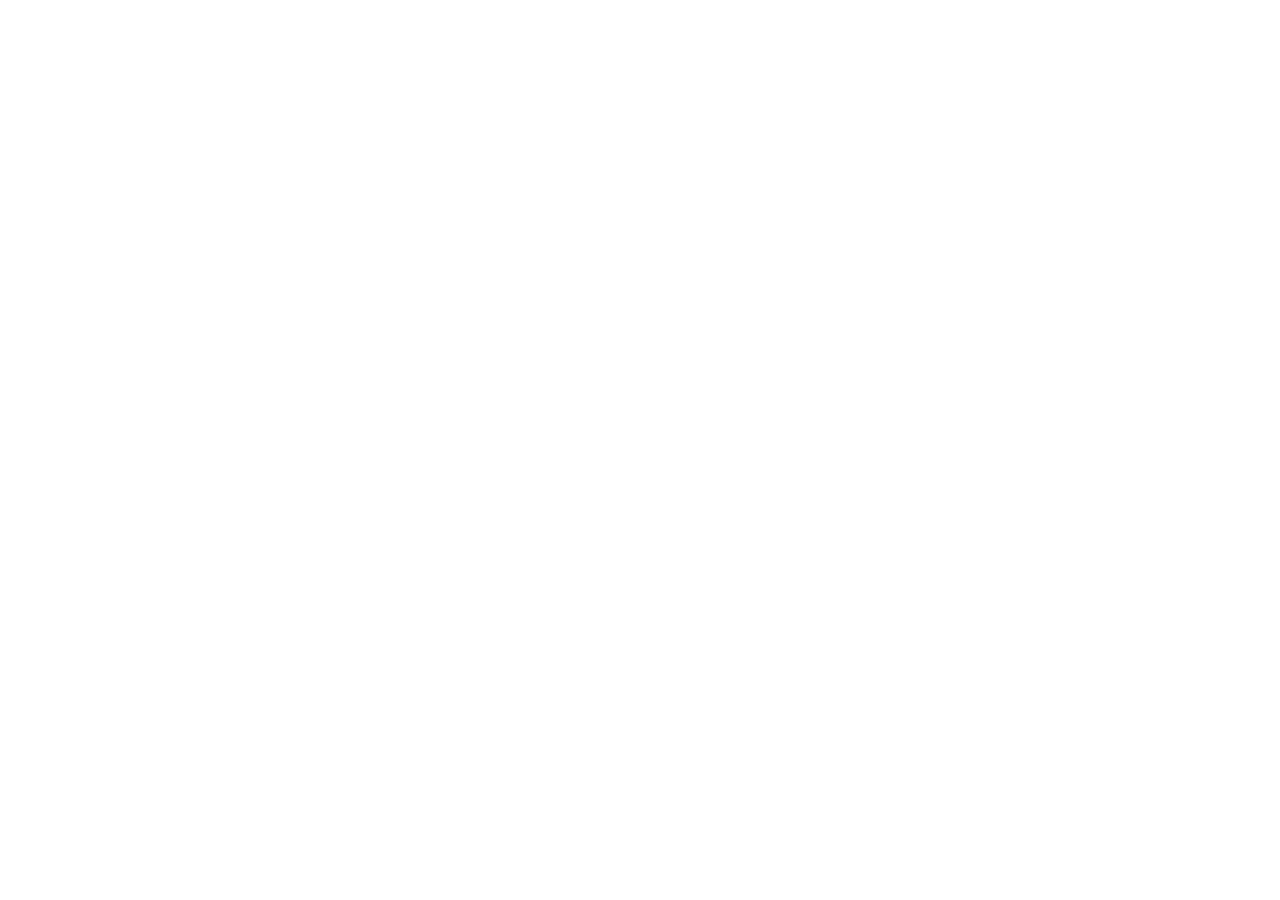
==== FamilyManager/index.html @ bc89bb23 "FM/editor edit" ====
<!DOCTYPE html><html lang="fr"><head><meta charset="utf-8"><meta name="viewport" content="width=device-width, initial-scale=1"><title>Sillage — Invitation de mariage digitale en Algérie | دعوات زفاف إلكترونية</title><meta name="description" content=""><meta name="keywords" content=""><meta name="author" content="Sillage"><meta name="robots" content="index, follow, max-image-preview:large"><link rel="canonical" href="https://mirakski.github.io/Sillage/"><meta name="theme-color" content="#1c2b2a"><link rel="icon" href="favicon.ico" sizes="any"><link rel="icon" type="image/png" sizes="32x32" href="../icons/favicon-32x32.png"><link rel="icon" type="image/png" sizes="16x16" href="../icons/favicon-16x16.png"><link rel="apple-touch-icon" sizes="180x180" href="../icons/apple-touch-icon.png"><link rel="manifest" href="site.webmanifest"><meta property="og:type" content="website"><meta property="og:site_name" content="Sillage"><meta property="og:url" content="https://mirakski.github.io/Sillage/"><meta property="og:title" content=""><meta property="og:description" content=""><meta property="og:image" content="https://mirakski.github.io/Sillage/icons/og-image.jpg"><meta property="og:image:width" content="1200"><meta property="og:image:height" content="630"><meta property="og:image:alt" content="Sillage, invitations de mariage numériques en Algérie"><meta property="og:locale" content="fr_DZ"><meta property="og:locale:alternate" content="ar_DZ"><meta property="og:locale:alternate" content="en_US"><meta name="twitter:card" content="summary_large_image"><meta name="twitter:title" content="Sillage — Invitations de mariage digitales en Algérie"><meta name="twitter:description" content="7 thèmes inspirés de l’Algérie, en arabe, français et anglais. Voyez votre invitation avant de payer."><meta name="twitter:image" content="https://mirakski.github.io/Sillage/icons/og-image.jpg"><link rel="preconnect" href="https://fonts.googleapis.com"><link rel="preconnect" href="https://fonts.gstatic.com" crossorigin><link href="https://fonts.googleapis.com/css2?family=Amiri:wght@400;700&family=Cormorant+Garamond:ital,wght@0,500;0,600;1,500;1,600&family=Inter:wght@400;500;600&family=Tajawal:wght@400;500;700&display=swap" rel="stylesheet"></head><body><script src="manager.js"></script></body></html>
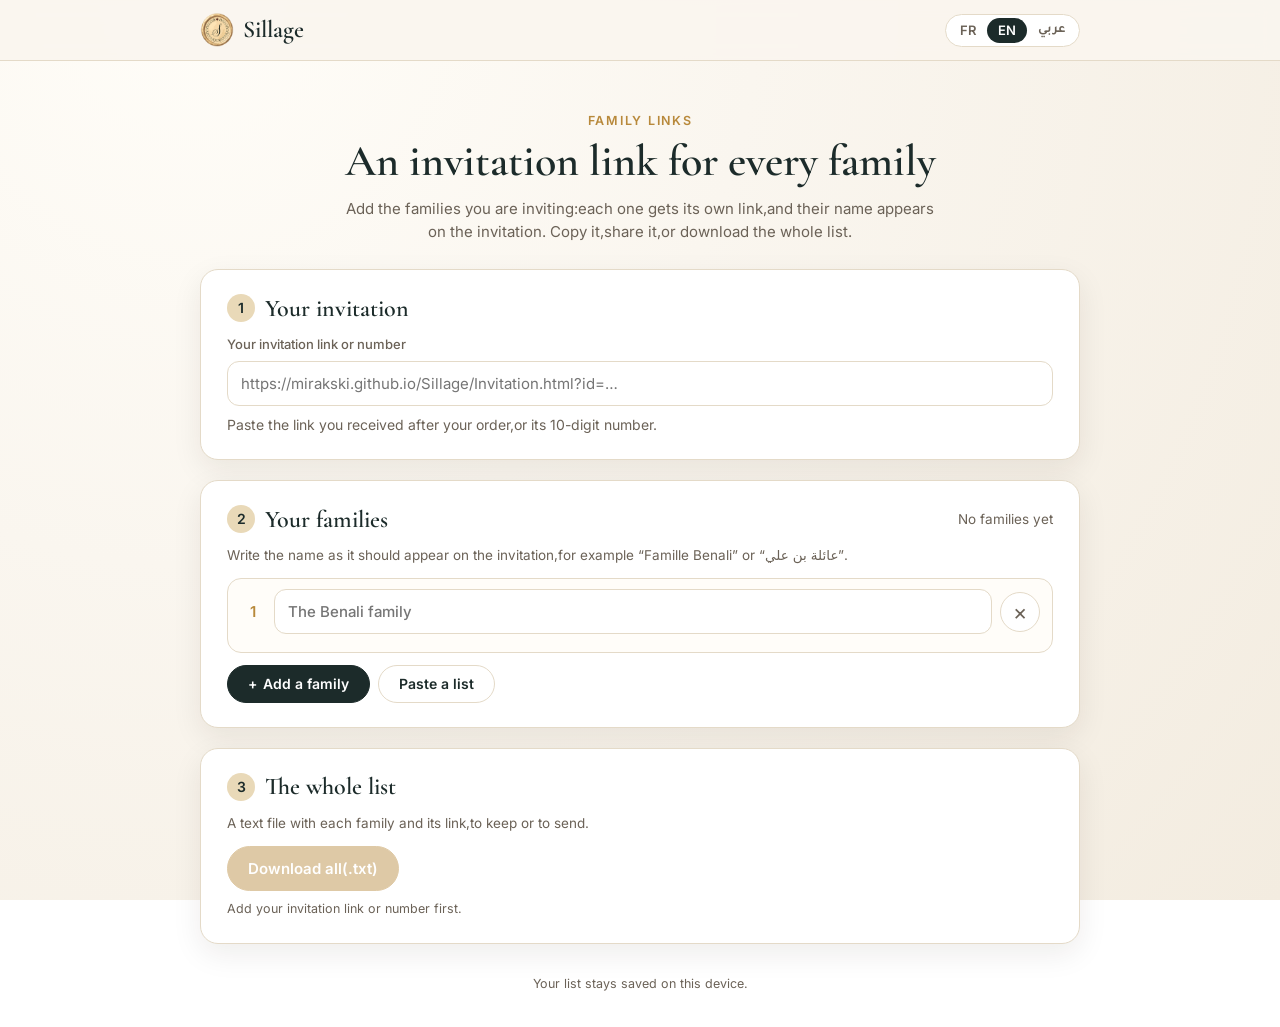
==== commit fa704f85: "V14" ====
--- a/FamilyManager/index.html
+++ b/FamilyManager/index.html
@@ -1 +1 @@
-<!DOCTYPE html><html lang="fr"><head><meta charset="utf-8"><meta name="viewport" content="width=device-width, initial-scale=1"><title>Sillage — Invitation de mariage digitale en Algérie | دعوات زفاف إلكترونية</title><meta name="description" content=""><meta name="keywords" content=""><meta name="author" content="Sillage"><meta name="robots" content="index, follow, max-image-preview:large"><link rel="canonical" href="https://mirakski.github.io/Sillage/"><meta name="theme-color" content="#1c2b2a"><link rel="icon" href="favicon.ico" sizes="any"><link rel="icon" type="image/png" sizes="32x32" href="../icons/favicon-32x32.png"><link rel="icon" type="image/png" sizes="16x16" href="../icons/favicon-16x16.png"><link rel="apple-touch-icon" sizes="180x180" href="../icons/apple-touch-icon.png"><link rel="manifest" href="site.webmanifest"><meta property="og:type" content="website"><meta property="og:site_name" content="Sillage"><meta property="og:url" content="https://mirakski.github.io/Sillage/"><meta property="og:title" content=""><meta property="og:description" content=""><meta property="og:image" content="https://mirakski.github.io/Sillage/icons/og-image.jpg"><meta property="og:image:width" content="1200"><meta property="og:image:height" content="630"><meta property="og:image:alt" content="Sillage, invitations de mariage numériques en Algérie"><meta property="og:locale" content="fr_DZ"><meta property="og:locale:alternate" content="ar_DZ"><meta property="og:locale:alternate" content="en_US"><meta name="twitter:card" content="summary_large_image"><meta name="twitter:title" content="Sillage — Invitations de mariage digitales en Algérie"><meta name="twitter:description" content="7 thèmes inspirés de l’Algérie, en arabe, français et anglais. Voyez votre invitation avant de payer."><meta name="twitter:image" content="https://mirakski.github.io/Sillage/icons/og-image.jpg"><link rel="preconnect" href="https://fonts.googleapis.com"><link rel="preconnect" href="https://fonts.gstatic.com" crossorigin><link href="https://fonts.googleapis.com/css2?family=Amiri:wght@400;700&family=Cormorant+Garamond:ital,wght@0,500;0,600;1,500;1,600&family=Inter:wght@400;500;600&family=Tajawal:wght@400;500;700&display=swap" rel="stylesheet"></head><body><script src="manager.js"></script></body></html>+<!DOCTYPE html><html lang="fr" dir="ltr"><head><meta charset="utf-8"><meta name="viewport" content="width=device-width, initial-scale=1"><title>Sillage — Liens personnalisés par famille</title><meta name="description" content="Créez un lien personnalisé de votre invitation Sillage pour chaque famille, puis copiez-le, partagez-le sur WhatsApp ou téléchargez toute la liste."><meta name="robots" content="noindex, nofollow"><meta name="author" content="Sillage"><meta name="theme-color" content="#1c2b2a"><link rel="icon" href="../favicon.ico" sizes="any"><link rel="icon" type="image/png" sizes="32x32" href="../icons/favicon-32x32.png"><link rel="icon" type="image/png" sizes="16x16" href="../icons/favicon-16x16.png"><link rel="apple-touch-icon" sizes="180x180" href="../icons/apple-touch-icon.png"><meta property="og:type" content="website"><meta property="og:site_name" content="Sillage"><meta property="og:url" content="https://mirakski.github.io/Sillage/FamilyManager/index.html"><meta property="og:title" content="Sillage — Liens personnalisés par famille"><meta property="og:description" content="Un lien d’invitation à leur nom pour chaque famille. روابط دعوة باسم كل عائلة. A personal invitation link for every family."><meta property="og:image" content="https://mirakski.github.io/Sillage/icons/og-image.jpg"><meta property="og:image:width" content="1200"><meta property="og:image:height" content="630"><meta property="og:image:alt" content="Sillage, invitations de mariage numériques en Algérie"><meta property="og:locale" content="fr_DZ"><meta property="og:locale:alternate" content="ar_DZ"><meta property="og:locale:alternate" content="en_US"><meta name="twitter:card" content="summary_large_image"><meta name="twitter:title" content="Sillage — Liens personnalisés par famille"><meta name="twitter:description" content="Un lien d’invitation à leur nom pour chaque famille."><meta name="twitter:image" content="https://mirakski.github.io/Sillage/icons/og-image.jpg"><link rel="preconnect" href="https://fonts.googleapis.com"><link rel="preconnect" href="https://fonts.gstatic.com" crossorigin><link href="https://fonts.googleapis.com/css2?family=Amiri:wght@400;700&family=Cormorant+Garamond:ital,wght@0,500;0,600;1,500;1,600&family=Inter:wght@400;500;600&family=Tajawal:wght@400;500;700&display=swap" rel="stylesheet"><link rel="stylesheet" href="manager.css"><script src="manager.js" charset="utf-8" defer></script></head><body><header class="fm-top"><div class="fm-top__inner"><a class="fm-brand" href="../index.html"><img src="../icons/logo-96.png" alt="" width="34" height="34"><span>Sillage</span></a><div class="fm-lang" role="group" aria-label="Langue" data-i18n-aria="langLabel"><button type="button" class="fm-lang__btn" data-lang="fr" lang="fr">FR</button><button type="button" class="fm-lang__btn" data-lang="en" lang="en">EN</button><button type="button" class="fm-lang__btn" data-lang="ar" lang="ar">عربي</button></div></div></header><main class="fm-main"><section class="fm-hero"><p class="fm-eyebrow" data-i18n="eyebrow">Liens par famille</p><h1 data-i18n="title">Un lien d’invitation pour chaque famille</h1><p class="fm-lead" data-i18n="lead">Ajoutez vos familles invitées : chacune reçoit son propre lien, et son nom s’affiche sur l’invitation. Copiez-le, partagez-le, ou téléchargez toute la liste.</p></section><section class="fm-card" aria-labelledby="fmInvTitle"><h2 id="fmInvTitle"><span class="fm-step">1</span><span data-i18n="invTitle">Votre invitation</span></h2><label class="fm-label" for="fmInv" data-i18n="invLabel">Lien ou numéro de votre invitation</label><div class="fm-invrow"><input id="fmInv" class="fm-input fm-input--ltr" type="text" inputmode="url" autocomplete="off" spellcheck="false" dir="ltr" maxlength="300" placeholder="https://mirakski.github.io/Sillage/Invitation.html?id=…"><a id="fmOpen" class="fm-btn fm-btn--ghost" target="_blank" rel="noopener" hidden data-i18n="openInv">Ouvrir</a></div><p id="fmInvStatus" class="fm-status" role="status" aria-live="polite"></p></section><section class="fm-card" aria-labelledby="fmFamTitle"><div class="fm-card__head"><h2 id="fmFamTitle"><span class="fm-step">2</span><span data-i18n="famTitle">Vos familles</span></h2><span id="fmCount" class="fm-count"></span></div><p class="fm-help" data-i18n="famHelp">Écrivez le nom comme il doit apparaître sur l’invitation, par exemple « Famille Benali » ou « عائلة بن علي ».</p><ol id="fmList" class="fm-list"></ol><div class="fm-actions"><button id="fmAdd" type="button" class="fm-btn"><span aria-hidden="true">+</span><span data-i18n="add">Ajouter une famille</span></button><button id="fmBulkToggle" type="button" class="fm-btn fm-btn--ghost" aria-expanded="false" aria-controls="fmBulk" data-i18n="bulkToggle">Coller une liste</button></div><div id="fmBulk" class="fm-bulk" hidden><label class="fm-label" for="fmBulkText" data-i18n="bulkLabel">Une famille par ligne</label><textarea id="fmBulkText" class="fm-input" rows="6" dir="auto" data-i18n-ph="bulkPh" placeholder="Famille Benali&#10;Famille Haddad&#10;عائلة بن علي"></textarea><div class="fm-actions"><button id="fmBulkAdd" type="button" class="fm-btn" data-i18n="bulkAdd">Ajouter ces familles</button><button id="fmBulkCancel" type="button" class="fm-btn fm-btn--ghost" data-i18n="cancel">Annuler</button></div></div></section><section class="fm-card fm-card--download" aria-labelledby="fmDlTitle"><h2 id="fmDlTitle"><span class="fm-step">3</span><span data-i18n="dlTitle">Toute la liste</span></h2><p class="fm-help" data-i18n="dlHelp">Un fichier texte avec chaque famille et son lien, à garder ou à envoyer.</p><button id="fmDownload" type="button" class="fm-btn fm-btn--gold" disabled data-i18n="download">Tout télécharger (.txt)</button><p id="fmDlHint" class="fm-help fm-help--small"></p></section></main><footer class="fm-foot"><p data-i18n="foot">Votre liste reste enregistrée sur cet appareil.</p></footer><div id="fmToast" class="fm-toast" role="status" aria-live="polite" hidden></div><template id="fmRowTpl"><li class="fm-row"><span class="fm-row__num" aria-hidden="true"></span><input class="fm-input fm-row__name" type="text" dir="auto" maxlength="60" autocomplete="off"><button type="button" class="fm-icon fm-row__remove">×</button><input class="fm-input fm-input--ltr fm-row__link" type="text" readonly dir="ltr" tabindex="-1"><div class="fm-row__btns"><button type="button" class="fm-btn fm-btn--small fm-row__copy"></button><button type="button" class="fm-btn fm-btn--small fm-btn--wa fm-row__share"></button></div><p class="fm-row__warn" hidden></p></li></template></body></html>
--- a/FamilyManager/manager.css
+++ b/FamilyManager/manager.css
@@ -0,0 +1 @@
+:root{--bg:#faf6ef;--tint:#f3ece0;--ink:#1f1b16;--muted:#6b6257;--gold:#b8893b;--gold-soft:#e9d9b8;--deep:#1c2b2a;--line:#e4dac8;--ok:#2f7a4f;--warn:#b4561f;--danger:#a8322a;--wa:#1f8f4e;--radius:18px;--shadow:0 10px 30px rgba(40,28,10,.08);--head:'Cormorant Garamond','Playfair Display',Georgia,serif;--body:'Inter',system-ui,sans-serif}:root:lang(ar){--head:'Amiri','Noto Naskh Arabic',serif;--body:'Tajawal','Noto Sans Arabic',system-ui,sans-serif}*{box-sizing:border-box}[hidden]{display:none!important}html,body{margin:0}body{background:radial-gradient(circle at 15% 0,#fffdf8 0,var(--bg) 40%,var(--tint) 100%) fixed;color:var(--ink);font:15px/1.55 var(--body);-webkit-font-smoothing:antialiased;min-height:100vh}h1,h2{font-family:var(--head);font-weight:600;line-height:1.15;margin:0}p{margin:0}.fm-top{position:sticky;top:0;z-index:10;background:rgba(250,246,239,.9);backdrop-filter:blur(10px);border-bottom:1px solid var(--line)}.fm-top__inner{width:min(880px,100% - 28px);margin-inline:auto;height:60px;display:flex;align-items:center;justify-content:space-between;gap:12px}.fm-brand{display:flex;align-items:center;gap:9px;font:600 24px/1 'Cormorant Garamond',Georgia,serif;color:var(--deep);text-decoration:none}.fm-brand img{border-radius:8px}.fm-lang{display:inline-flex;padding:3px;border:1px solid var(--line);border-radius:999px;background:#fff}.fm-lang__btn{border:0;background:none;padding:6px 11px;border-radius:999px;font:600 13px/1 var(--body);color:var(--muted);cursor:pointer}.fm-lang__btn[lang="ar"]{font-family:'Tajawal',sans-serif}.fm-lang__btn.is-on{background:var(--deep);color:#fff}.fm-main{width:min(880px,100% - 28px);margin:0 auto;padding:26px 0 30px;display:grid;gap:16px}.fm-hero{text-align:center;padding:10px 6px 6px}.fm-eyebrow{color:var(--gold);font-weight:600;font-size:12.5px;letter-spacing:.14em;text-transform:uppercase}:lang(ar) .fm-eyebrow{letter-spacing:0;font-size:14px}.fm-hero h1{font-size:clamp(30px,7vw,44px);color:var(--deep);margin:6px 0 10px}.fm-lead{color:var(--muted);max-width:600px;margin:0 auto}.fm-card{background:#fff;border:1px solid var(--line);border-radius:var(--radius);padding:18px;box-shadow:var(--shadow)}.fm-card h2{font-size:24px;color:var(--deep);display:flex;align-items:center;gap:10px;margin-bottom:12px}.fm-card__head{display:flex;align-items:baseline;justify-content:space-between;gap:10px}.fm-step{flex:0 0 auto;width:28px;height:28px;border-radius:50%;display:inline-grid;place-items:center;background:var(--gold-soft);color:var(--deep);font:600 14px/1 var(--body)}.fm-count{color:var(--muted);font-size:13.5px;white-space:nowrap}.fm-label{display:block;font-size:13px;font-weight:500;color:var(--muted);margin-bottom:6px}.fm-help{color:var(--muted);font-size:13.5px;margin-bottom:12px}.fm-help--small{font-size:12.5px;margin:8px 0 0}.fm-input{font:15px/1.4 var(--body);color:var(--ink);background:#fff;border:1px solid var(--line);border-radius:12px;padding:11px 13px;width:100%;min-width:0;transition:border-color .2s,box-shadow .2s}.fm-input:focus{outline:none;border-color:var(--gold);box-shadow:0 0 0 3px var(--gold-soft)}.fm-input--ltr{direction:ltr;text-align:left}textarea.fm-input{resize:vertical;min-height:120px}.fm-input.is-bad{border-color:var(--danger)}.fm-input.is-good{border-color:#9cc7ac}.fm-btn{display:inline-flex;align-items:center;justify-content:center;gap:6px;padding:11px 20px;border-radius:999px;border:1px solid var(--deep);background:var(--deep);color:#fff;font:600 14px/1 var(--body);cursor:pointer;text-decoration:none;white-space:nowrap;transition:background .2s,color .2s,transform .2s,opacity .2s}.fm-btn:hover:not(:disabled){transform:translateY(-1px)}.fm-btn:focus-visible,.fm-icon:focus-visible,.fm-lang__btn:focus-visible{outline:2px solid var(--gold);outline-offset:2px}.fm-btn:disabled{opacity:.45;cursor:default}.fm-btn--ghost{background:#fff;color:var(--deep);border-color:var(--line)}.fm-btn--ghost:hover:not(:disabled){border-color:var(--gold)}.fm-btn--gold{background:var(--gold);border-color:var(--gold);color:#fff;width:100%;padding:14px 20px;font-size:15px}.fm-btn--wa{background:var(--wa);border-color:var(--wa)}.fm-btn--small{padding:9px 14px;font-size:13px}.fm-btn.is-done{background:var(--ok);border-color:var(--ok)}.fm-icon{flex:0 0 auto;width:40px;height:40px;border-radius:50%;border:1px solid var(--line);background:#fff;color:var(--muted);font:400 22px/1 var(--body);cursor:pointer;display:grid;place-items:center}.fm-icon:hover{color:var(--danger);border-color:#ecc9c4;background:#fbeeec}.fm-invrow{display:flex;gap:8px}.fm-status{min-height:1.5em;margin-top:8px;font-size:14px;color:var(--muted)}.fm-status.is-ok{color:var(--ok)}.fm-status.is-warn{color:var(--warn)}.fm-status.is-bad{color:var(--danger)}.fm-status b{font-weight:600}.fm-list{list-style:none;margin:0 0 12px;padding:0;display:grid;gap:10px}.fm-list:empty{display:none}.fm-row{display:grid;gap:8px;align-items:center;padding:12px;border:1px solid var(--line);border-radius:14px;background:#fffdf9;grid-template-columns:26px minmax(0,1fr) 40px;grid-template-areas:"num name del" ". link link" ". btns btns" ". warn warn"}.fm-row__num{grid-area:num;color:var(--gold);font:600 15px/1 var(--body);text-align:center}.fm-row__name{grid-area:name;font-weight:500}.fm-row__remove{grid-area:del}.fm-row__link{grid-area:link;font-size:12.5px;padding:8px 11px;color:var(--muted);background:var(--bg);border-style:dashed}.fm-row__btns{grid-area:btns;display:grid;grid-template-columns:1fr 1fr;gap:8px}.fm-row__warn{grid-area:warn;font-size:12.5px;color:var(--warn)}.fm-row.is-empty .fm-row__link,.fm-row.is-empty .fm-row__btns{display:none}.fm-row.is-new{animation:fmIn .35s ease}@keyframes fmIn{from{opacity:0;transform:translateY(-6px)}to{opacity:1;transform:none}}.fm-actions{display:flex;flex-wrap:wrap;gap:8px}.fm-actions .fm-btn{flex:1 1 auto}.fm-bulk{margin-top:14px;padding-top:14px;border-top:1px dashed var(--line);display:grid;gap:10px}.fm-bulk .fm-label{margin:0}.fm-foot{text-align:center;color:var(--muted);font-size:12.5px;padding:0 16px 34px}.fm-toast{position:fixed;left:50%;bottom:22px;transform:translateX(-50%);z-index:20;background:var(--deep);color:#fff;padding:11px 18px;border-radius:999px;font-size:14px;box-shadow:0 10px 30px rgba(0,0,0,.2);max-width:calc(100% - 32px);text-align:center}.fm-toast.is-bad{background:var(--danger)}@media (min-width:760px){.fm-main{padding-top:40px;gap:20px}.fm-card{padding:24px 26px}.fm-row{grid-template-columns:26px minmax(150px,1fr) minmax(0,1.25fr) auto 40px;grid-template-areas:"num name link btns del" ". warn warn warn warn";padding:10px 12px}.fm-row.is-empty{grid-template-areas:"num name name name del" ". warn warn warn warn"}.fm-row__btns{display:flex}.fm-actions .fm-btn{flex:0 0 auto}.fm-btn--gold{width:auto}}
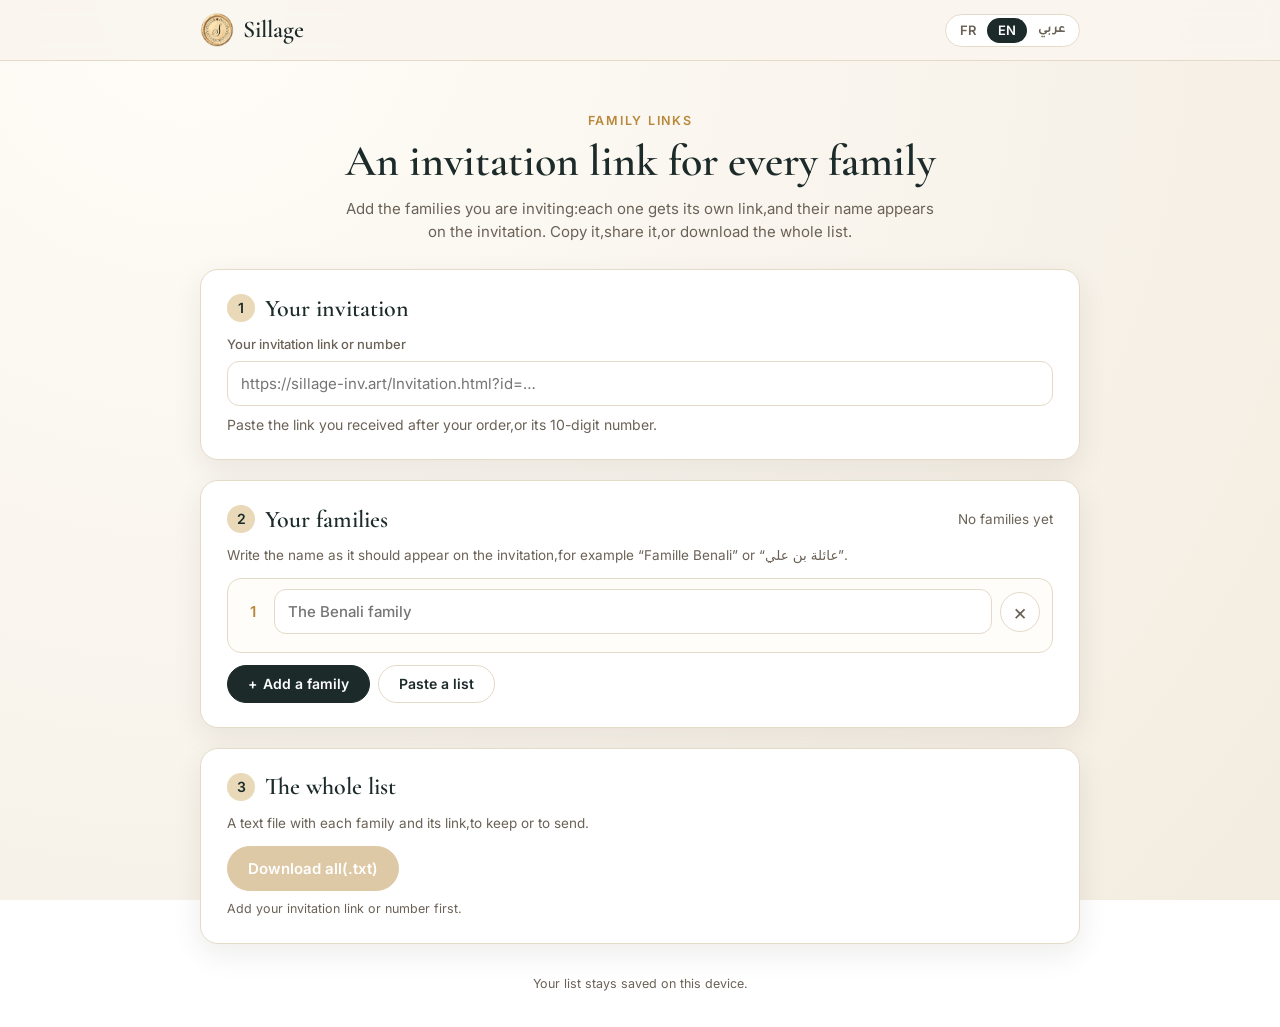
==== commit b1e4db85: "linksV2" ====
--- a/FamilyManager/index.html
+++ b/FamilyManager/index.html
@@ -1 +1 @@
-<!DOCTYPE html><html lang="fr" dir="ltr"><head><meta charset="utf-8"><meta name="viewport" content="width=device-width, initial-scale=1"><title>Sillage — Liens personnalisés par famille</title><meta name="description" content="Créez un lien personnalisé de votre invitation Sillage pour chaque famille, puis copiez-le, partagez-le sur WhatsApp ou téléchargez toute la liste."><meta name="robots" content="noindex, nofollow"><meta name="author" content="Sillage"><meta name="theme-color" content="#1c2b2a"><link rel="icon" href="../favicon.ico" sizes="any"><link rel="icon" type="image/png" sizes="32x32" href="../icons/favicon-32x32.png"><link rel="icon" type="image/png" sizes="16x16" href="../icons/favicon-16x16.png"><link rel="apple-touch-icon" sizes="180x180" href="../icons/apple-touch-icon.png"><meta property="og:type" content="website"><meta property="og:site_name" content="Sillage"><meta property="og:url" content="https://mirakski.github.io/Sillage/FamilyManager/index.html"><meta property="og:title" content="Sillage — Liens personnalisés par famille"><meta property="og:description" content="Un lien d’invitation à leur nom pour chaque famille. روابط دعوة باسم كل عائلة. A personal invitation link for every family."><meta property="og:image" content="https://mirakski.github.io/Sillage/icons/og-image.jpg"><meta property="og:image:width" content="1200"><meta property="og:image:height" content="630"><meta property="og:image:alt" content="Sillage, invitations de mariage numériques en Algérie"><meta property="og:locale" content="fr_DZ"><meta property="og:locale:alternate" content="ar_DZ"><meta property="og:locale:alternate" content="en_US"><meta name="twitter:card" content="summary_large_image"><meta name="twitter:title" content="Sillage — Liens personnalisés par famille"><meta name="twitter:description" content="Un lien d’invitation à leur nom pour chaque famille."><meta name="twitter:image" content="https://mirakski.github.io/Sillage/icons/og-image.jpg"><link rel="preconnect" href="https://fonts.googleapis.com"><link rel="preconnect" href="https://fonts.gstatic.com" crossorigin><link href="https://fonts.googleapis.com/css2?family=Amiri:wght@400;700&family=Cormorant+Garamond:ital,wght@0,500;0,600;1,500;1,600&family=Inter:wght@400;500;600&family=Tajawal:wght@400;500;700&display=swap" rel="stylesheet"><link rel="stylesheet" href="manager.css"><script src="manager.js" charset="utf-8" defer></script></head><body><header class="fm-top"><div class="fm-top__inner"><a class="fm-brand" href="../index.html"><img src="../icons/logo-96.png" alt="" width="34" height="34"><span>Sillage</span></a><div class="fm-lang" role="group" aria-label="Langue" data-i18n-aria="langLabel"><button type="button" class="fm-lang__btn" data-lang="fr" lang="fr">FR</button><button type="button" class="fm-lang__btn" data-lang="en" lang="en">EN</button><button type="button" class="fm-lang__btn" data-lang="ar" lang="ar">عربي</button></div></div></header><main class="fm-main"><section class="fm-hero"><p class="fm-eyebrow" data-i18n="eyebrow">Liens par famille</p><h1 data-i18n="title">Un lien d’invitation pour chaque famille</h1><p class="fm-lead" data-i18n="lead">Ajoutez vos familles invitées : chacune reçoit son propre lien, et son nom s’affiche sur l’invitation. Copiez-le, partagez-le, ou téléchargez toute la liste.</p></section><section class="fm-card" aria-labelledby="fmInvTitle"><h2 id="fmInvTitle"><span class="fm-step">1</span><span data-i18n="invTitle">Votre invitation</span></h2><label class="fm-label" for="fmInv" data-i18n="invLabel">Lien ou numéro de votre invitation</label><div class="fm-invrow"><input id="fmInv" class="fm-input fm-input--ltr" type="text" inputmode="url" autocomplete="off" spellcheck="false" dir="ltr" maxlength="300" placeholder="https://mirakski.github.io/Sillage/Invitation.html?id=…"><a id="fmOpen" class="fm-btn fm-btn--ghost" target="_blank" rel="noopener" hidden data-i18n="openInv">Ouvrir</a></div><p id="fmInvStatus" class="fm-status" role="status" aria-live="polite"></p></section><section class="fm-card" aria-labelledby="fmFamTitle"><div class="fm-card__head"><h2 id="fmFamTitle"><span class="fm-step">2</span><span data-i18n="famTitle">Vos familles</span></h2><span id="fmCount" class="fm-count"></span></div><p class="fm-help" data-i18n="famHelp">Écrivez le nom comme il doit apparaître sur l’invitation, par exemple « Famille Benali » ou « عائلة بن علي ».</p><ol id="fmList" class="fm-list"></ol><div class="fm-actions"><button id="fmAdd" type="button" class="fm-btn"><span aria-hidden="true">+</span><span data-i18n="add">Ajouter une famille</span></button><button id="fmBulkToggle" type="button" class="fm-btn fm-btn--ghost" aria-expanded="false" aria-controls="fmBulk" data-i18n="bulkToggle">Coller une liste</button></div><div id="fmBulk" class="fm-bulk" hidden><label class="fm-label" for="fmBulkText" data-i18n="bulkLabel">Une famille par ligne</label><textarea id="fmBulkText" class="fm-input" rows="6" dir="auto" data-i18n-ph="bulkPh" placeholder="Famille Benali&#10;Famille Haddad&#10;عائلة بن علي"></textarea><div class="fm-actions"><button id="fmBulkAdd" type="button" class="fm-btn" data-i18n="bulkAdd">Ajouter ces familles</button><button id="fmBulkCancel" type="button" class="fm-btn fm-btn--ghost" data-i18n="cancel">Annuler</button></div></div></section><section class="fm-card fm-card--download" aria-labelledby="fmDlTitle"><h2 id="fmDlTitle"><span class="fm-step">3</span><span data-i18n="dlTitle">Toute la liste</span></h2><p class="fm-help" data-i18n="dlHelp">Un fichier texte avec chaque famille et son lien, à garder ou à envoyer.</p><button id="fmDownload" type="button" class="fm-btn fm-btn--gold" disabled data-i18n="download">Tout télécharger (.txt)</button><p id="fmDlHint" class="fm-help fm-help--small"></p></section></main><footer class="fm-foot"><p data-i18n="foot">Votre liste reste enregistrée sur cet appareil.</p></footer><div id="fmToast" class="fm-toast" role="status" aria-live="polite" hidden></div><template id="fmRowTpl"><li class="fm-row"><span class="fm-row__num" aria-hidden="true"></span><input class="fm-input fm-row__name" type="text" dir="auto" maxlength="60" autocomplete="off"><button type="button" class="fm-icon fm-row__remove">×</button><input class="fm-input fm-input--ltr fm-row__link" type="text" readonly dir="ltr" tabindex="-1"><div class="fm-row__btns"><button type="button" class="fm-btn fm-btn--small fm-row__copy"></button><button type="button" class="fm-btn fm-btn--small fm-btn--wa fm-row__share"></button></div><p class="fm-row__warn" hidden></p></li></template></body></html>+<!DOCTYPE html><html lang="fr" dir="ltr"><head><meta charset="utf-8"><meta name="viewport" content="width=device-width, initial-scale=1"><title>Sillage — Liens personnalisés par famille</title><meta name="description" content="Créez un lien personnalisé de votre invitation Sillage pour chaque famille, puis copiez-le, partagez-le sur WhatsApp ou téléchargez toute la liste."><meta name="robots" content="noindex, nofollow"><meta name="author" content="Sillage"><meta name="theme-color" content="#1c2b2a"><link rel="icon" href="../favicon.ico" sizes="any"><link rel="icon" type="image/png" sizes="32x32" href="../icons/favicon-32x32.png"><link rel="icon" type="image/png" sizes="16x16" href="../icons/favicon-16x16.png"><link rel="apple-touch-icon" sizes="180x180" href="../icons/apple-touch-icon.png"><meta property="og:type" content="website"><meta property="og:site_name" content="Sillage"><meta property="og:url" content="https://mirakski.github.io/Sillage/FamilyManager/index.html"><meta property="og:title" content="Sillage — Liens personnalisés par famille"><meta property="og:description" content="Un lien d’invitation à leur nom pour chaque famille. روابط دعوة باسم كل عائلة. A personal invitation link for every family."><meta property="og:image" content="https://mirakski.github.io/Sillage/icons/og-image.jpg"><meta property="og:image:width" content="1200"><meta property="og:image:height" content="630"><meta property="og:image:alt" content="Sillage, invitations de mariage numériques en Algérie"><meta property="og:locale" content="fr_DZ"><meta property="og:locale:alternate" content="ar_DZ"><meta property="og:locale:alternate" content="en_US"><meta name="twitter:card" content="summary_large_image"><meta name="twitter:title" content="Sillage — Liens personnalisés par famille"><meta name="twitter:description" content="Un lien d’invitation à leur nom pour chaque famille."><meta name="twitter:image" content="https://mirakski.github.io/Sillage/icons/og-image.jpg"><link rel="preconnect" href="https://fonts.googleapis.com"><link rel="preconnect" href="https://fonts.gstatic.com" crossorigin><link href="https://fonts.googleapis.com/css2?family=Amiri:wght@400;700&family=Cormorant+Garamond:ital,wght@0,500;0,600;1,500;1,600&family=Inter:wght@400;500;600&family=Tajawal:wght@400;500;700&display=swap" rel="stylesheet"><link rel="stylesheet" href="manager.css"><script src="manager.js" charset="utf-8" defer></script></head><body><header class="fm-top"><div class="fm-top__inner"><a class="fm-brand" href="../index.html"><img src="../icons/logo-96.png" alt="" width="34" height="34"><span>Sillage</span></a><div class="fm-lang" role="group" aria-label="Langue" data-i18n-aria="langLabel"><button type="button" class="fm-lang__btn" data-lang="fr" lang="fr">FR</button><button type="button" class="fm-lang__btn" data-lang="en" lang="en">EN</button><button type="button" class="fm-lang__btn" data-lang="ar" lang="ar">عربي</button></div></div></header><main class="fm-main"><section class="fm-hero"><p class="fm-eyebrow" data-i18n="eyebrow">Liens par famille</p><h1 data-i18n="title">Un lien d’invitation pour chaque famille</h1><p class="fm-lead" data-i18n="lead">Ajoutez vos familles invitées : chacune reçoit son propre lien, et son nom s’affiche sur l’invitation. Copiez-le, partagez-le, ou téléchargez toute la liste.</p></section><section class="fm-card" aria-labelledby="fmInvTitle"><h2 id="fmInvTitle"><span class="fm-step">1</span><span data-i18n="invTitle">Votre invitation</span></h2><label class="fm-label" for="fmInv" data-i18n="invLabel">Lien ou numéro de votre invitation</label><div class="fm-invrow"><input id="fmInv" class="fm-input fm-input--ltr" type="text" inputmode="url" autocomplete="off" spellcheck="false" dir="ltr" maxlength="300" placeholder="https://sillage-inv.art/Invitation.html?id=…"><a id="fmOpen" class="fm-btn fm-btn--ghost" target="_blank" rel="noopener" hidden data-i18n="openInv">Ouvrir</a></div><p id="fmInvStatus" class="fm-status" role="status" aria-live="polite"></p></section><section class="fm-card" aria-labelledby="fmFamTitle"><div class="fm-card__head"><h2 id="fmFamTitle"><span class="fm-step">2</span><span data-i18n="famTitle">Vos familles</span></h2><span id="fmCount" class="fm-count"></span></div><p class="fm-help" data-i18n="famHelp">Écrivez le nom comme il doit apparaître sur l’invitation, par exemple « Famille Benali » ou « عائلة بن علي ».</p><ol id="fmList" class="fm-list"></ol><div class="fm-actions"><button id="fmAdd" type="button" class="fm-btn"><span aria-hidden="true">+</span><span data-i18n="add">Ajouter une famille</span></button><button id="fmBulkToggle" type="button" class="fm-btn fm-btn--ghost" aria-expanded="false" aria-controls="fmBulk" data-i18n="bulkToggle">Coller une liste</button></div><div id="fmBulk" class="fm-bulk" hidden><label class="fm-label" for="fmBulkText" data-i18n="bulkLabel">Une famille par ligne</label><textarea id="fmBulkText" class="fm-input" rows="6" dir="auto" data-i18n-ph="bulkPh" placeholder="Famille Benali&#10;Famille Haddad&#10;عائلة بن علي"></textarea><div class="fm-actions"><button id="fmBulkAdd" type="button" class="fm-btn" data-i18n="bulkAdd">Ajouter ces familles</button><button id="fmBulkCancel" type="button" class="fm-btn fm-btn--ghost" data-i18n="cancel">Annuler</button></div></div></section><section class="fm-card fm-card--download" aria-labelledby="fmDlTitle"><h2 id="fmDlTitle"><span class="fm-step">3</span><span data-i18n="dlTitle">Toute la liste</span></h2><p class="fm-help" data-i18n="dlHelp">Un fichier texte avec chaque famille et son lien, à garder ou à envoyer.</p><button id="fmDownload" type="button" class="fm-btn fm-btn--gold" disabled data-i18n="download">Tout télécharger (.txt)</button><p id="fmDlHint" class="fm-help fm-help--small"></p></section></main><footer class="fm-foot"><p data-i18n="foot">Votre liste reste enregistrée sur cet appareil.</p></footer><div id="fmToast" class="fm-toast" role="status" aria-live="polite" hidden></div><template id="fmRowTpl"><li class="fm-row"><span class="fm-row__num" aria-hidden="true"></span><input class="fm-input fm-row__name" type="text" dir="auto" maxlength="60" autocomplete="off"><button type="button" class="fm-icon fm-row__remove">×</button><input class="fm-input fm-input--ltr fm-row__link" type="text" readonly dir="ltr" tabindex="-1"><div class="fm-row__btns"><button type="button" class="fm-btn fm-btn--small fm-row__copy"></button><button type="button" class="fm-btn fm-btn--small fm-btn--wa fm-row__share"></button></div><p class="fm-row__warn" hidden></p></li></template></body></html>
